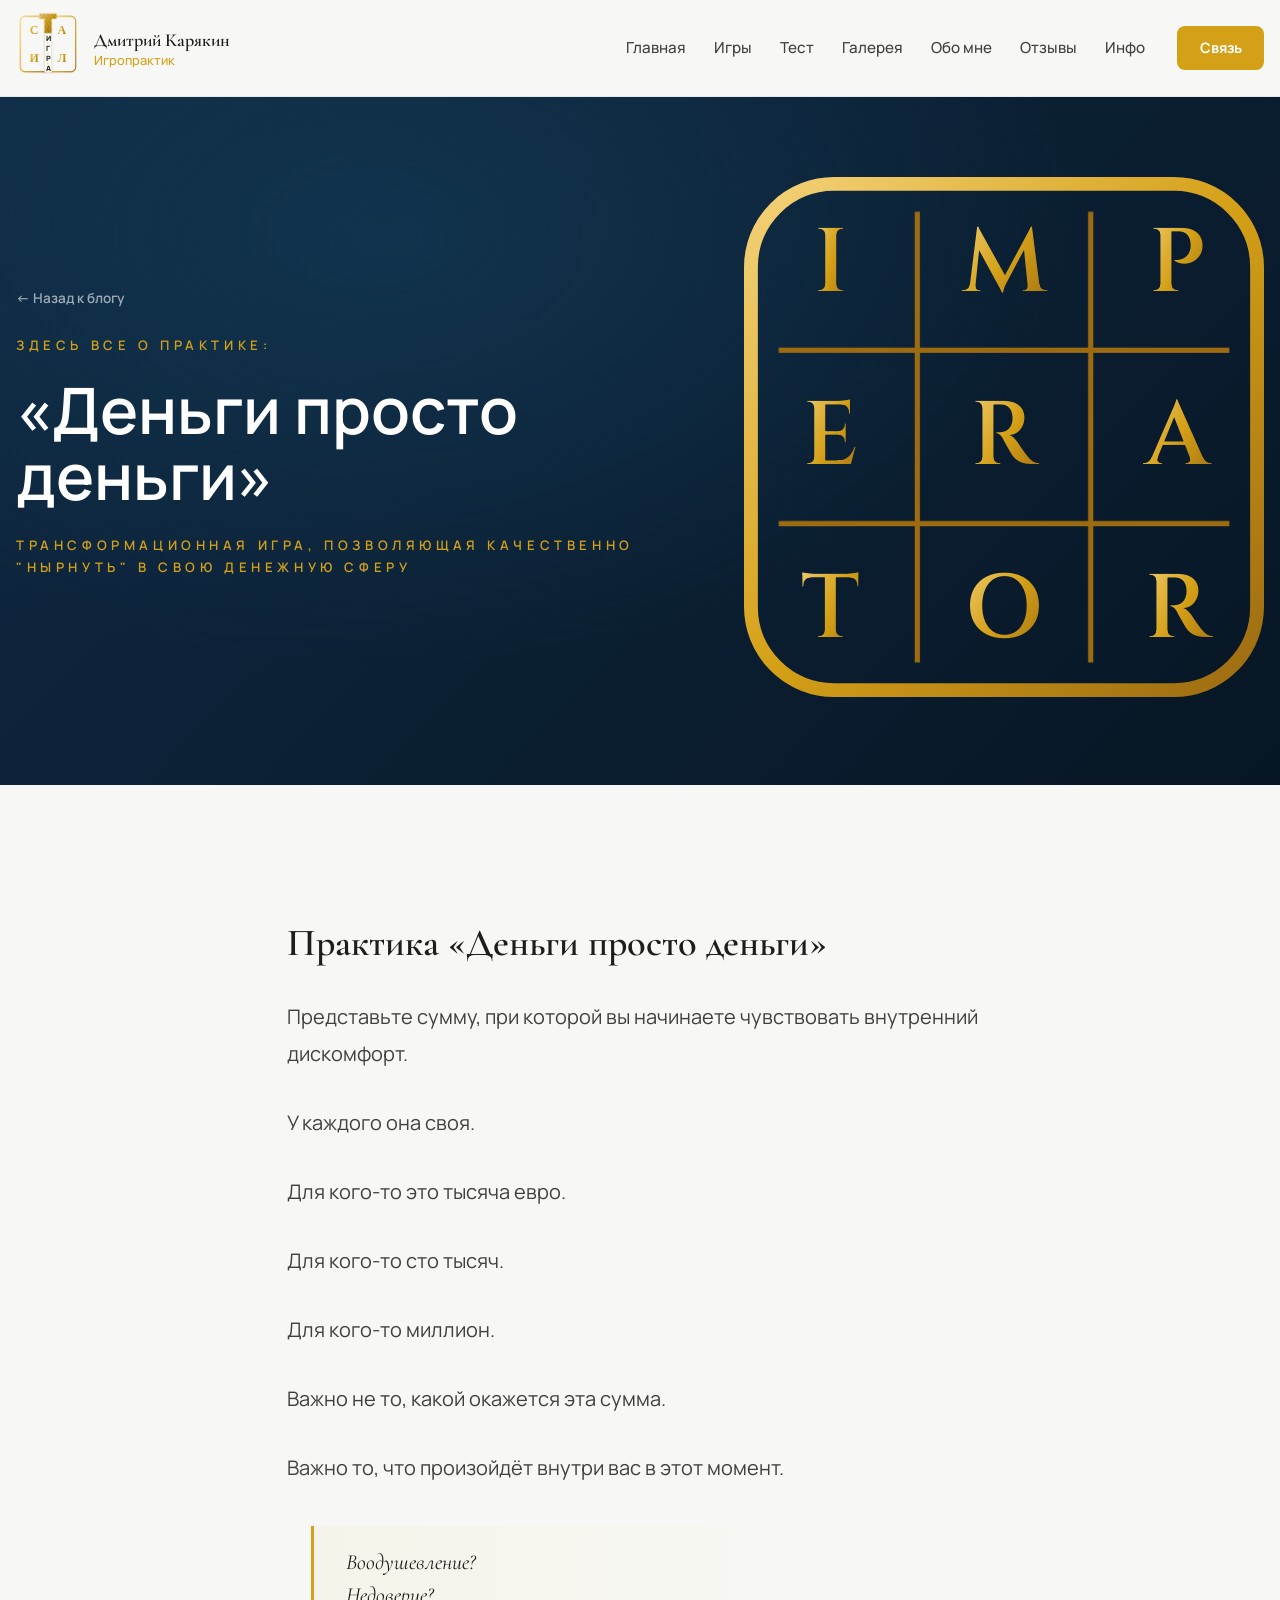
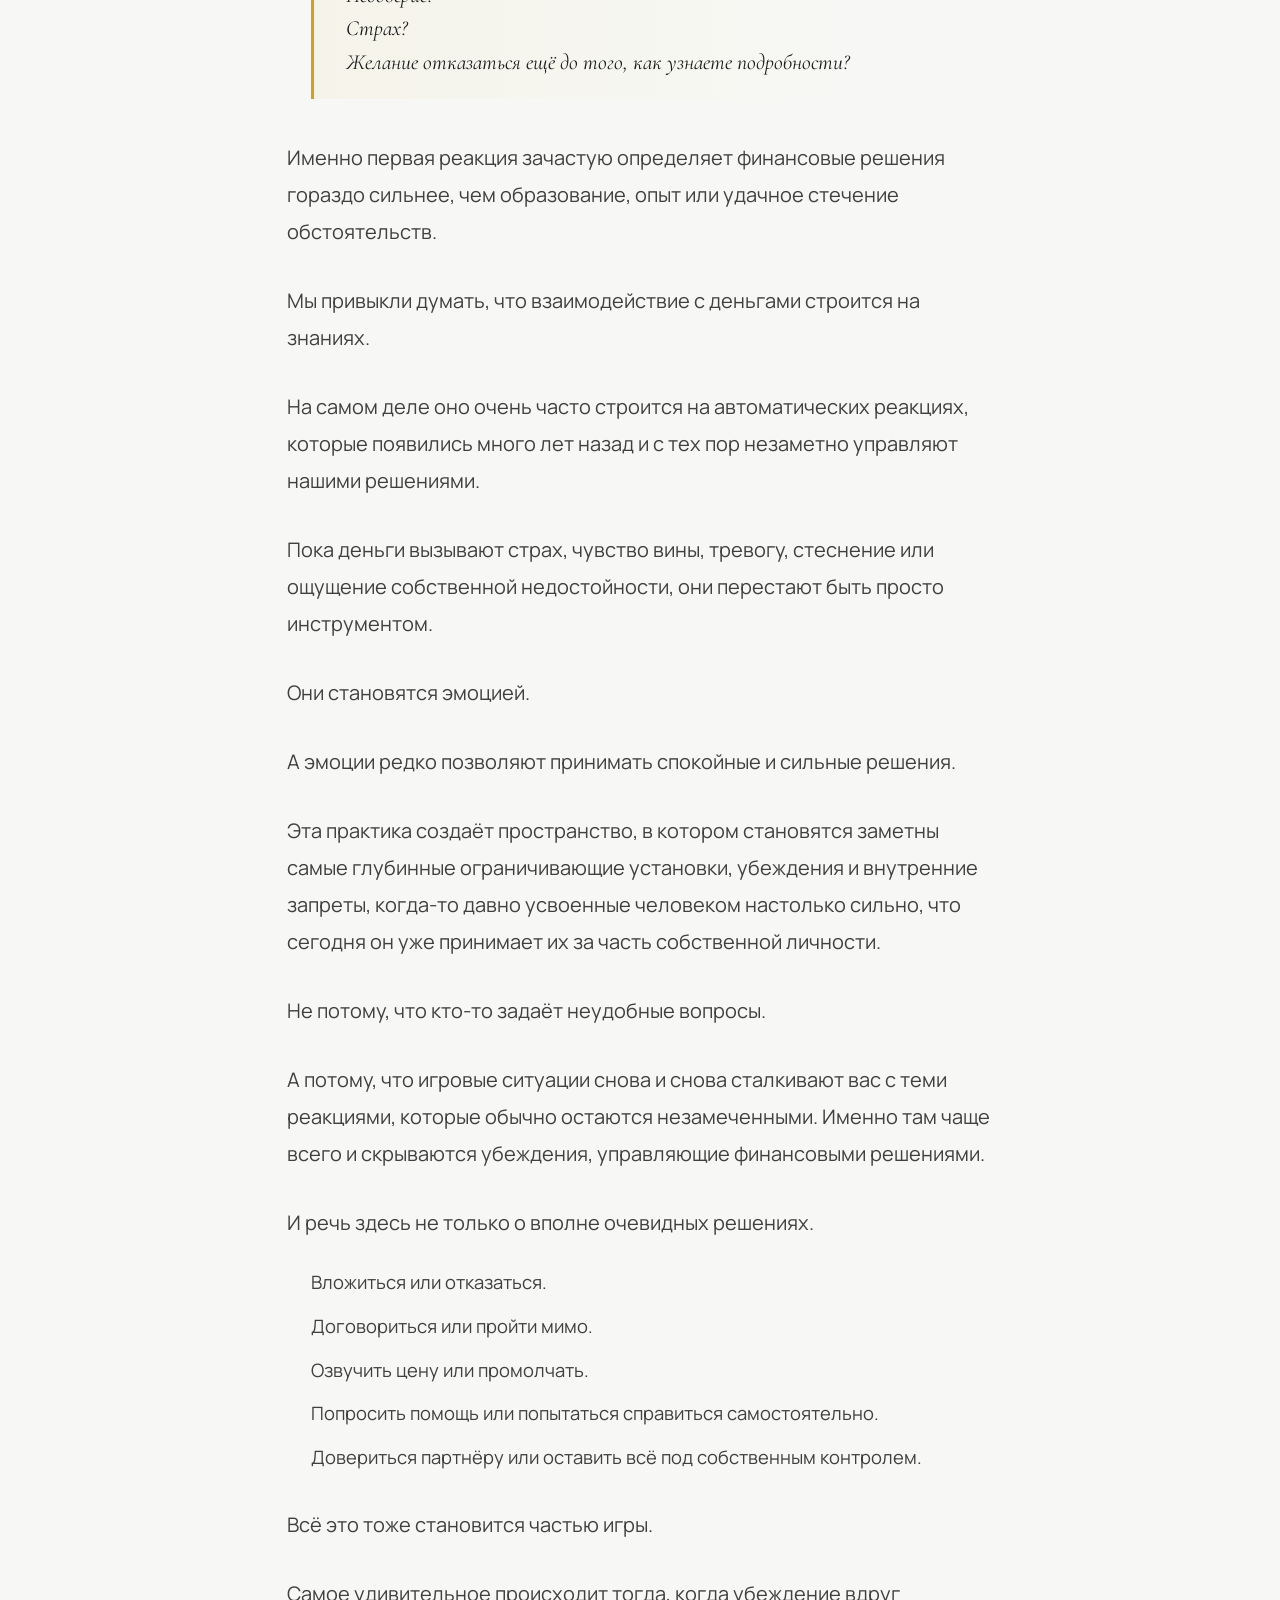
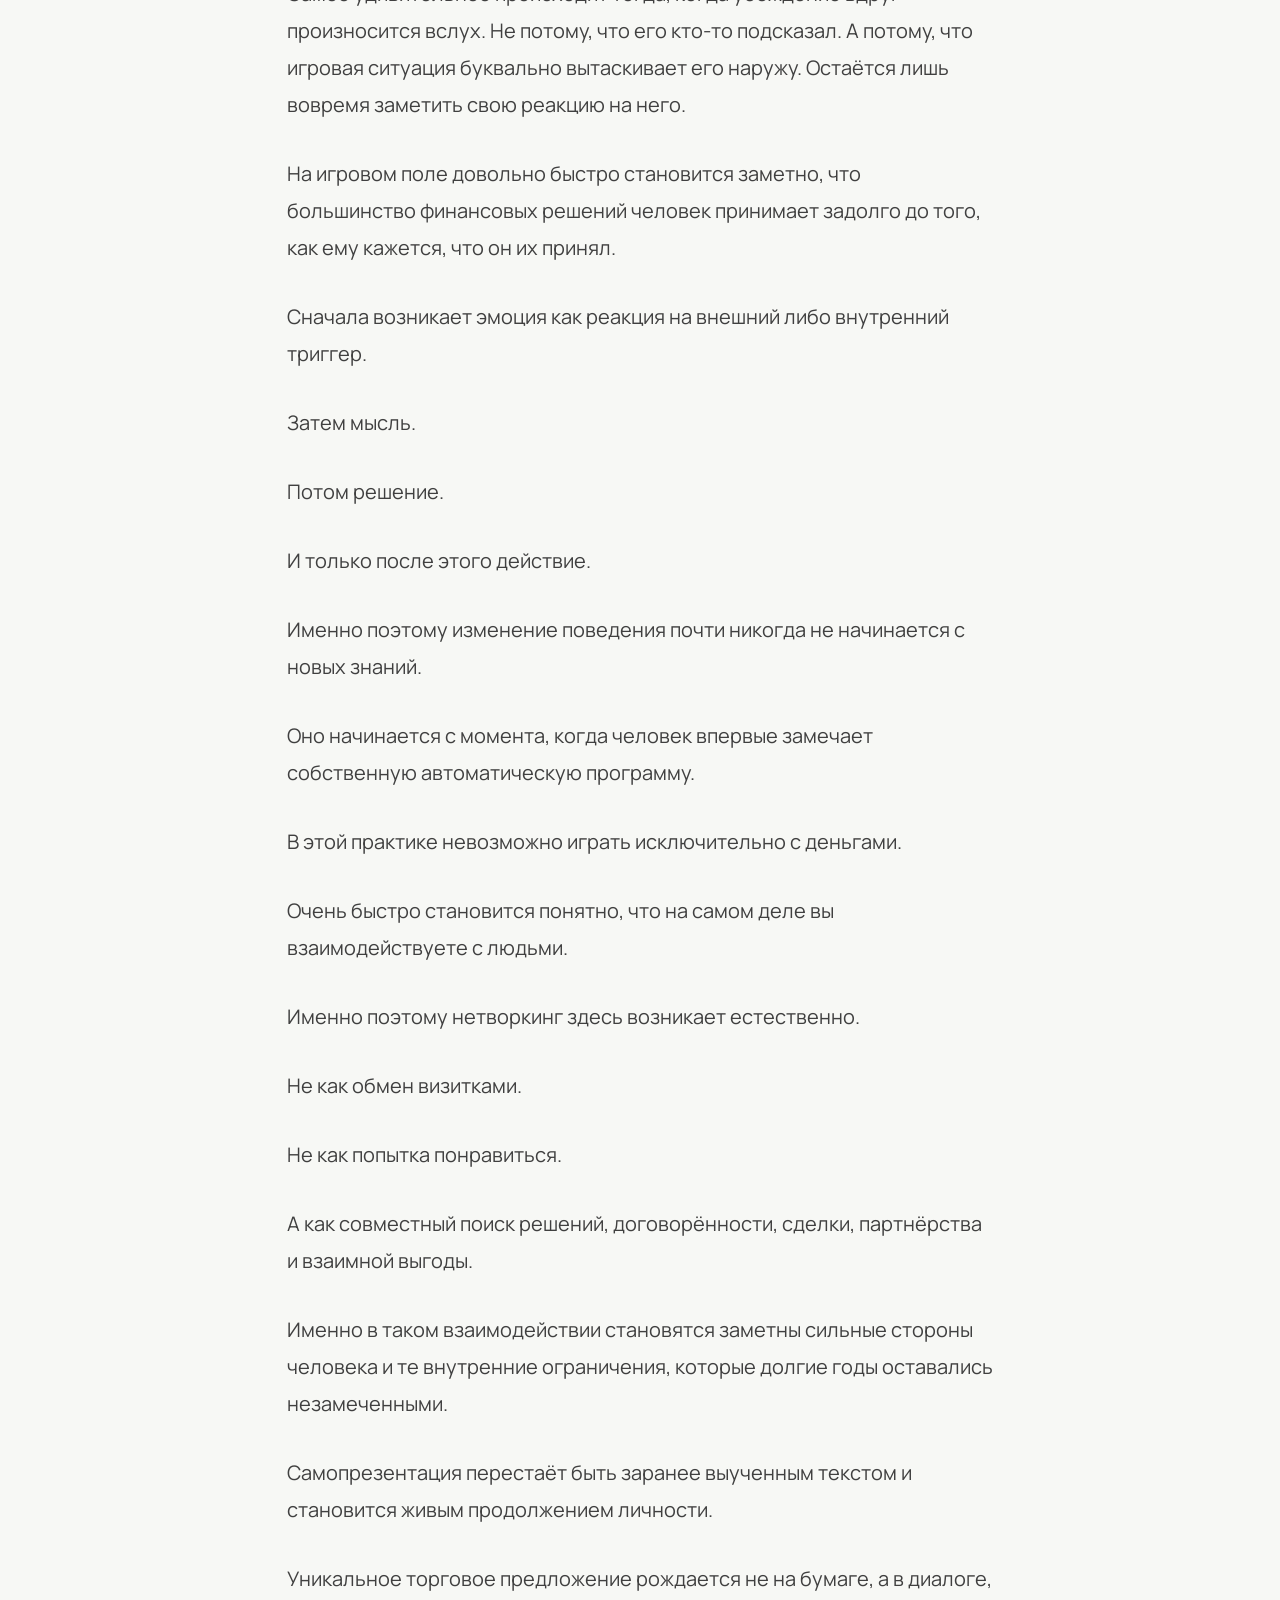
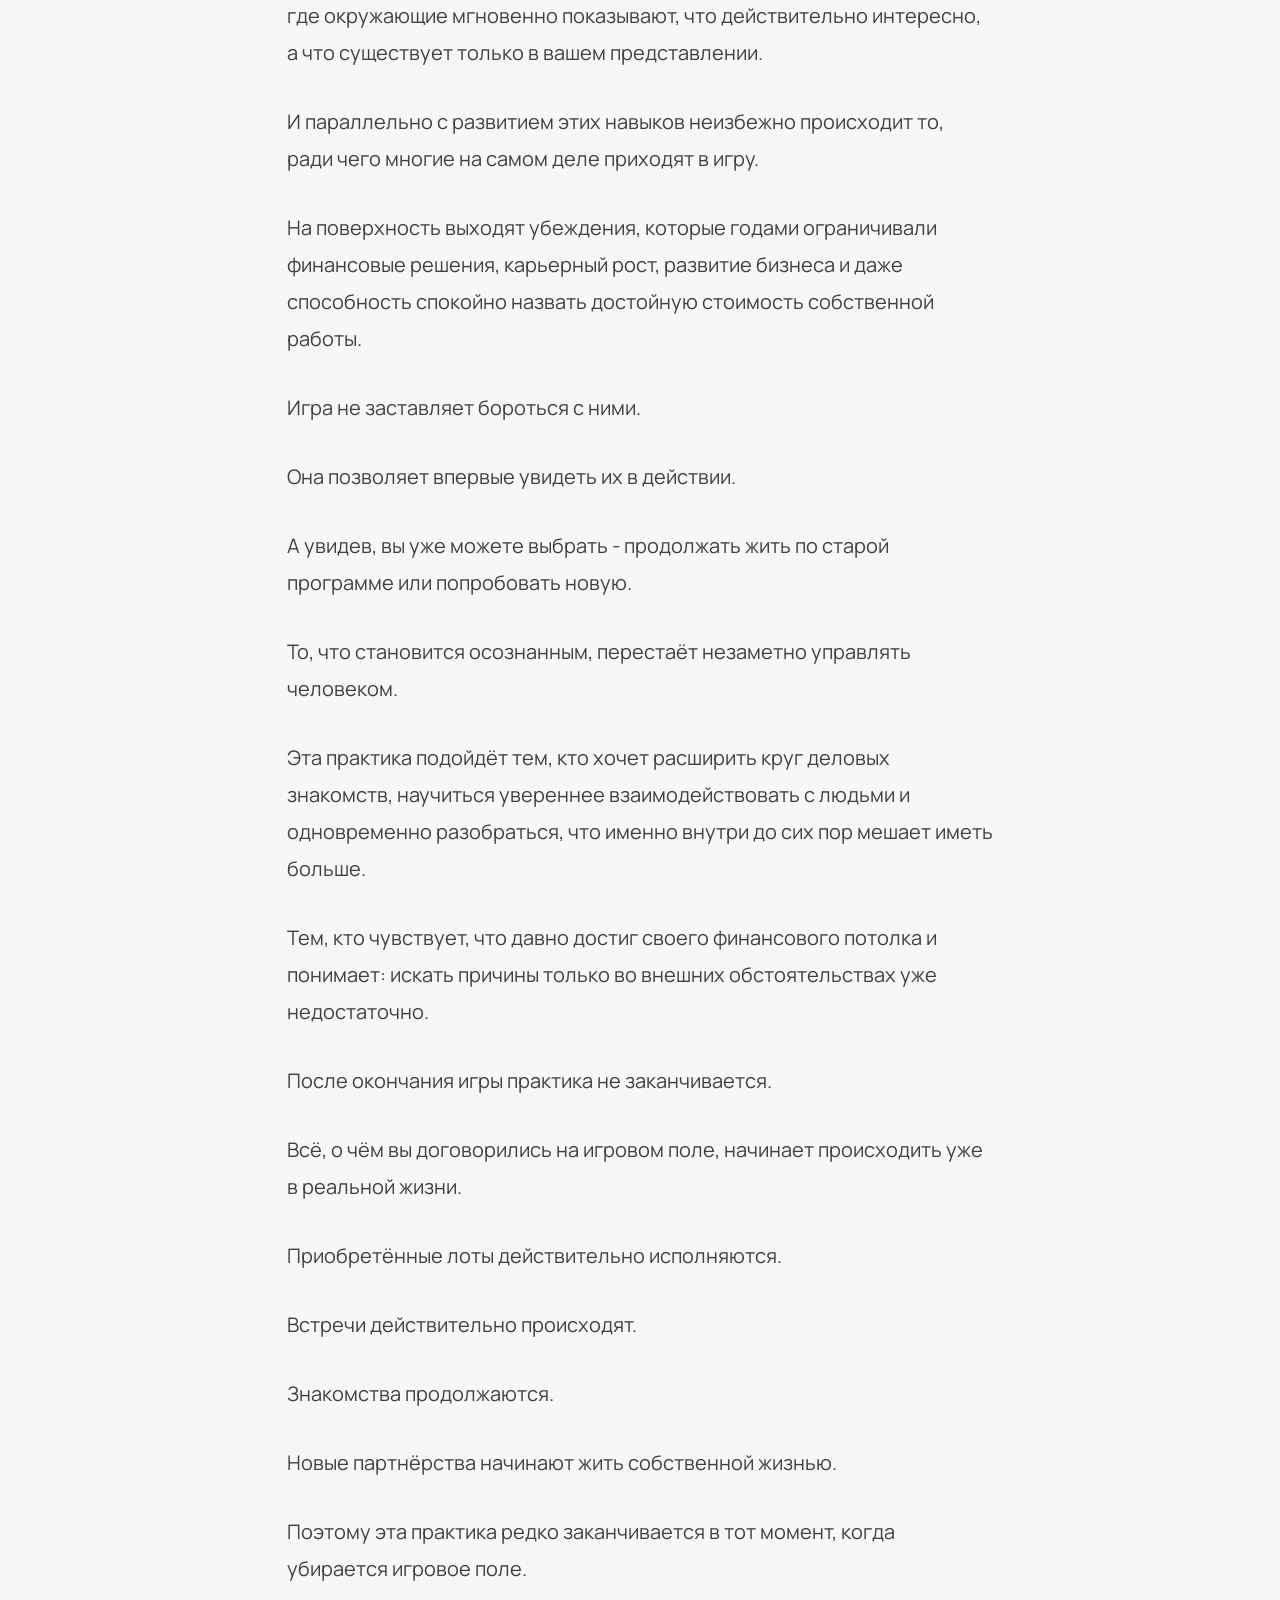
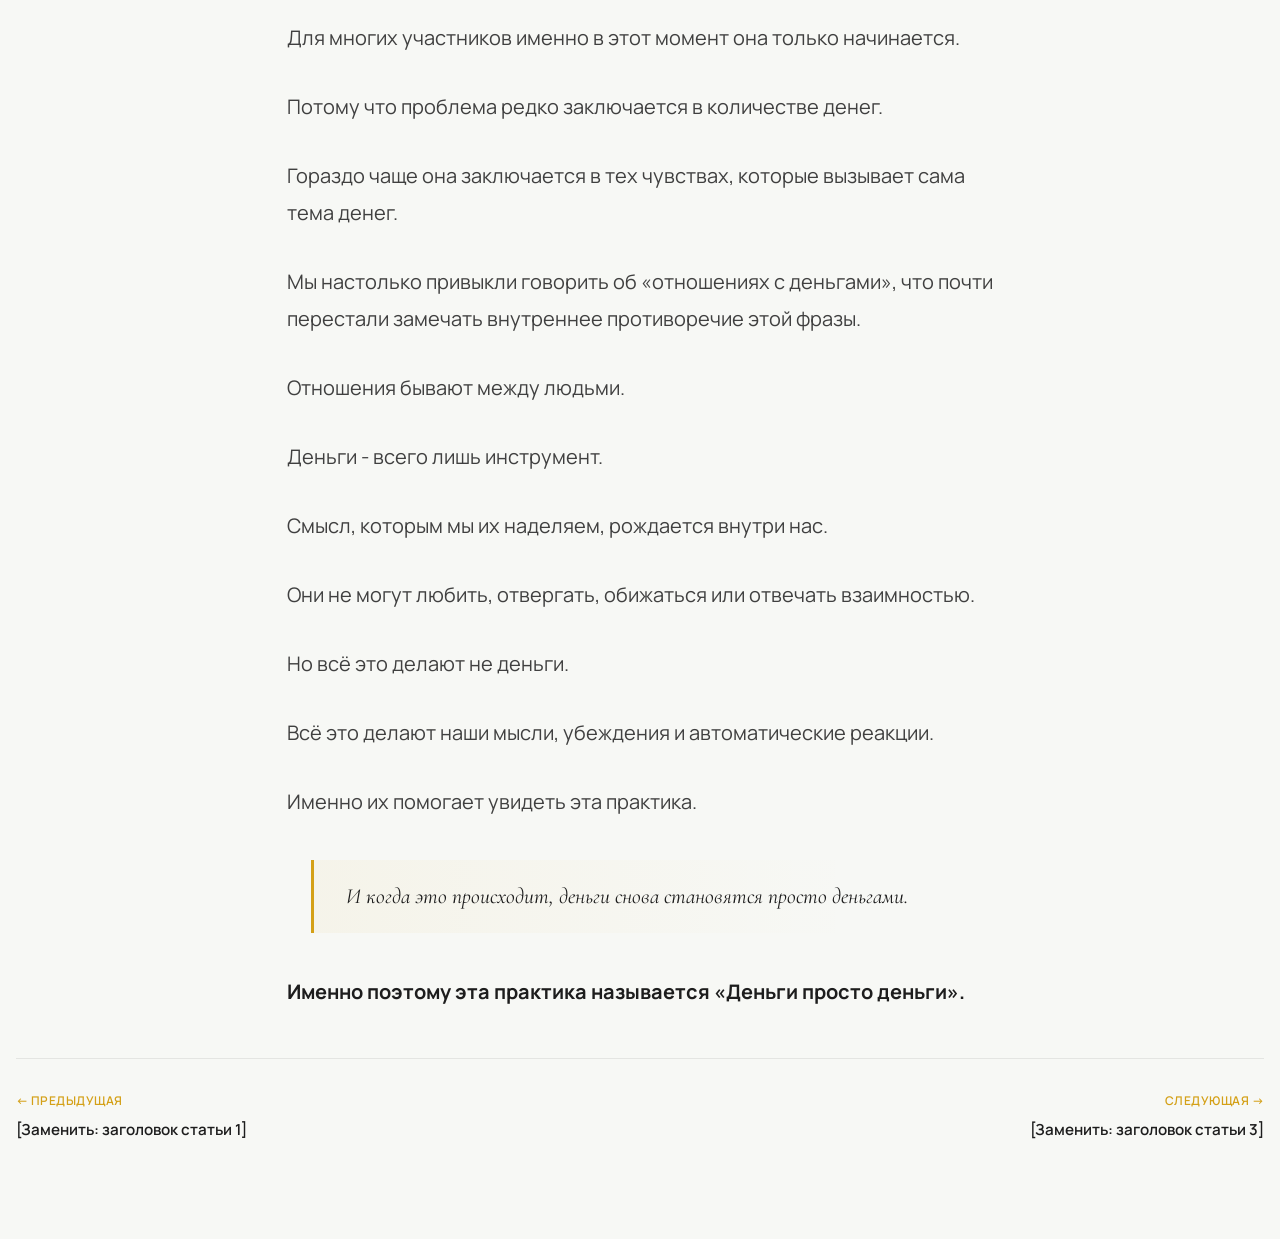
==== blog/dpd.html @ 83266204 "статьи переименование блог добавление трех" ====
<!DOCTYPE html>
<html lang="ru">

<head>

    <meta charset="UTF-8">

    <meta name="viewport"
          content="width=device-width, initial-scale=1.0">

    <meta name="color-scheme" content="light">

    <title>«Деньги просто деньги» | Дмитрий Карякин</title>

    <link rel="icon" type="image/svg+xml" href="../assets/icons/favicon.svg">

    <link rel="preconnect"
          href="https://fonts.googleapis.com">

    <link rel="preconnect"
          href="https://fonts.gstatic.com"
          crossorigin>

    <link href="https://fonts.googleapis.com/css2?family=Cinzel:wght@600&family=Cormorant+Garamond:wght@500;600;700&family=Manrope:wght@300;400;500;600;700;800&display=swap"
          rel="stylesheet">

    <link rel="stylesheet" href="../src/css/base/reset.css">
    <link rel="stylesheet" href="../src/css/base/tokens.css">
    <link rel="stylesheet" href="../src/css/base/typography.css">
    <link rel="stylesheet" href="../src/css/layout/layout.css">
    <link rel="stylesheet" href="../src/css/components/header.css">
    <link rel="stylesheet" href="../src/css/components/logo.css">
    <link rel="stylesheet" href="../src/css/components/logo-sila.css">
    <link rel="stylesheet" href="../src/css/pages/post.css">
    <link rel="stylesheet" href="../src/css/utilities/utilities.css">

</head>

<body>

    <site-header></site-header>

    <main>

        <section class="post-hero">

            <div class="container post-hero-grid">

                <div class="post-hero-text">

                    <a class="post-hero-back" href="../index.html#blog">← Назад к блогу</a>

                    <span class="post-hero-eyebrow">Здесь все о практике:</span>

                    <h1 class="post-hero-title">«Деньги просто деньги»</h1>

                    <span class="post-hero-eyebrow">Трансформационная игра, позволяющая качественно "нырнуть" в свою денежную сферу</span>

                </div>

                <div class="post-hero-logo" data-photo="../assets/images/dpd.jpg">

                    <site-logo></site-logo>

                </div>

            </div>

        </section>

        <section class="post">

            <div class="container">

                <div class="post-stub">
                    <section class="practice-description">

  <h2>Практика «Деньги просто деньги»</h2>

  <p>
    Представьте сумму, при которой вы начинаете чувствовать внутренний дискомфорт.
  </p>

  <p>
    У каждого она своя.
  </p>

  <p>Для кого-то это тысяча евро.</p>

  <p>Для кого-то сто тысяч.</p>

  <p>Для кого-то миллион.</p>

  <p>
    Важно не то, какой окажется эта сумма.
  </p>

  <p>
    Важно то, что произойдёт внутри вас в этот момент.
  </p>

  <blockquote>
    Воодушевление?<br>
    Недоверие?<br>
    Страх?<br>
    Желание отказаться ещё до того, как узнаете подробности?
  </blockquote>

  <p>
    Именно первая реакция зачастую определяет финансовые решения гораздо сильнее, чем образование, опыт или удачное стечение обстоятельств.
  </p>

  <p>
    Мы привыкли думать, что взаимодействие с деньгами строится на знаниях.
  </p>

  <p>
    На самом деле оно очень часто строится на автоматических реакциях, которые появились много лет назад и с тех пор незаметно управляют нашими решениями.
  </p>

  <p>
    Пока деньги вызывают страх, чувство вины, тревогу, стеснение или ощущение собственной недостойности, они перестают быть просто инструментом.
  </p>

  <p>
    Они становятся эмоцией.
  </p>

  <p>
    А эмоции редко позволяют принимать спокойные и сильные решения.
  </p>

  <p>
    Эта практика создаёт пространство, в котором становятся заметны самые глубинные ограничивающие установки, убеждения и внутренние запреты, когда-то давно усвоенные человеком настолько сильно, что сегодня он уже принимает их за часть собственной личности.
  </p>

  <p>
    Не потому, что кто-то задаёт неудобные вопросы.
  </p>

  <p>
    А потому, что игровые ситуации снова и снова сталкивают вас с теми реакциями, которые обычно остаются незамеченными. Именно там чаще всего и скрываются убеждения, управляющие финансовыми решениями.
  </p>

  <p>
    И речь здесь не только о вполне очевидных решениях.
  </p>

  <ul>
    <li>Вложиться или отказаться.</li>
    <li>Договориться или пройти мимо.</li>
    <li>Озвучить цену или промолчать.</li>
    <li>Попросить помощь или попытаться справиться самостоятельно.</li>
    <li>Довериться партнёру или оставить всё под собственным контролем.</li>
  </ul>

  <p>
    Всё это тоже становится частью игры.
  </p>

  <p>
    Самое удивительное происходит тогда, когда убеждение вдруг произносится вслух. Не потому, что его кто-то подсказал. А потому, что игровая ситуация буквально вытаскивает его наружу. Остаётся лишь вовремя заметить свою реакцию на него.
  </p>

  <p>
    На игровом поле довольно быстро становится заметно, что большинство финансовых решений человек принимает задолго до того, как ему кажется, что он их принял.
  </p>

  <p>Сначала возникает эмоция как реакция на внешний либо внутренний триггер.</p>

  <p>Затем мысль.</p>

  <p>Потом решение.</p>

  <p>И только после этого действие.</p>

  <p>
    Именно поэтому изменение поведения почти никогда не начинается с новых знаний.
  </p>

  <p>
    Оно начинается с момента, когда человек впервые замечает собственную автоматическую программу.
  </p>

  <p>
    В этой практике невозможно играть исключительно с деньгами.
  </p>

  <p>
    Очень быстро становится понятно, что на самом деле вы взаимодействуете с людьми.
  </p>

  <p>
    Именно поэтому нетворкинг здесь возникает естественно.
  </p>

  <p>Не как обмен визитками.</p>

  <p>Не как попытка понравиться.</p>

  <p>
    А как совместный поиск решений, договорённости, сделки, партнёрства и взаимной выгоды.
  </p>

  <p>
    Именно в таком взаимодействии становятся заметны сильные стороны человека и те внутренние ограничения, которые долгие годы оставались незамеченными.
  </p>

  <p>
    Самопрезентация перестаёт быть заранее выученным текстом и становится живым продолжением личности.
  </p>

  <p>
    Уникальное торговое предложение рождается не на бумаге, а в диалоге, где окружающие мгновенно показывают, что действительно интересно, а что существует только в вашем представлении.
  </p>

  <p>
    И параллельно с развитием этих навыков неизбежно происходит то, ради чего многие на самом деле приходят в игру.
  </p>

  <p>
    На поверхность выходят убеждения, которые годами ограничивали финансовые решения, карьерный рост, развитие бизнеса и даже способность спокойно назвать достойную стоимость собственной работы.
  </p>

  <p>Игра не заставляет бороться с ними.</p>

  <p>Она позволяет впервые увидеть их в действии.</p>

  <p>
    А увидев, вы уже можете выбрать - продолжать жить по старой программе или попробовать новую.
  </p>

  <p>
    То, что становится осознанным, перестаёт незаметно управлять человеком.
  </p>

  <p>
    Эта практика подойдёт тем, кто хочет расширить круг деловых знакомств, научиться увереннее взаимодействовать с людьми и одновременно разобраться, что именно внутри до сих пор мешает иметь больше.
  </p>

  <p>
    Тем, кто чувствует, что давно достиг своего финансового потолка и понимает: искать причины только во внешних обстоятельствах уже недостаточно.
  </p>

  <p>
    После окончания игры практика не заканчивается.
  </p>

  <p>
    Всё, о чём вы договорились на игровом поле, начинает происходить уже в реальной жизни.
  </p>

  <p>Приобретённые лоты действительно исполняются.</p>

  <p>Встречи действительно происходят.</p>

  <p>Знакомства продолжаются.</p>

  <p>Новые партнёрства начинают жить собственной жизнью.</p>

  <p>
    Поэтому эта практика редко заканчивается в тот момент, когда убирается игровое поле.
  </p>

  <p>
    Для многих участников именно в этот момент она только начинается.
  </p>

  <p>
    Потому что проблема редко заключается в количестве денег.
  </p>

  <p>
    Гораздо чаще она заключается в тех чувствах, которые вызывает сама тема денег.
  </p>

  <p>
    Мы настолько привыкли говорить об «отношениях с деньгами», что почти перестали замечать внутреннее противоречие этой фразы.
  </p>

  <p>Отношения бывают между людьми.</p>

  <p>Деньги - всего лишь инструмент.</p>

  <p>Смысл, которым мы их наделяем, рождается внутри нас.</p>

  <p>Они не могут любить, отвергать, обижаться или отвечать взаимностью.</p>

  <p>Но всё это делают не деньги.</p>

  <p>Всё это делают наши мысли, убеждения и автоматические реакции.</p>

  <p>
    Именно их помогает увидеть эта практика.
  </p>

  <blockquote>
    И когда это происходит, деньги снова становятся просто деньгами.
  </blockquote>

  <p>
    <strong>Именно поэтому эта практика называется «Деньги просто деньги».</strong>
  </p>

</section>
                </div>

                <nav class="post-nav" id="post-nav"></nav>

            </div>

        </section>

    </main>

    <script type="module" src="../src/js/app.js"></script>

    <body data-post-slug="post-2"></body>

</body>

</html>
---- src/css/base/tokens.css ----
:root{

    color-scheme:light;

    /* Colors */

    --color-primary:#143D59;
    --color-secondary:#2D6A73;
    --color-accent:#D4A017;

    --color-bg:#F7F8F5;

    --color-surface:#FFFFFF;

    --color-title:#1D1D1D;

    --color-text:#404040;

    --gold-light:#F4D27A;
    --gold-mid:#D4A017;
    --gold-deep:#9C6B12;

    --logo-bg:#0B1F33;

    /* Radius */

    --radius-sm:.5rem;

    --radius-md:1rem;

    --radius-lg:2rem;

    /* Container */

    --container:1320px;

    /* Shadows */

    --shadow-soft:
        0 12px 40px rgba(0,0,0,.08);

    /* Motion */

    --speed-fast:.25s;

    --speed-normal:.45s;

    --speed-slow:.8s;

}
---- src/css/base/typography.css ----
body{

    font-family:"Manrope",sans-serif;

    color:var(--color-text);

    background:var(--color-bg);

    line-height:1.7;

}

h1{

    font-family:"Cormorant Garamond",serif;

    font-size:clamp(3rem,7vw,5rem);

    font-weight:700;

    line-height:1.05;

    color:var(--color-title);

    max-width:10ch;

}

p{

    font-size:clamp(1rem,2vw,1.25rem);

    max-width:45rem;

    margin-top:2rem;

}

h2{

    font-family:"Cormorant Garamond",serif;

    font-weight:600;

    color:var(--color-title);

}
---- src/css/layout/layout.css ----
.container{

    width:min(100% - 2rem,var(--container));

    margin-inline:auto;

}

@media (max-width:480px){

    .container{

        width:min(100% - 1.5rem,var(--container));

    }

}
---- src/css/components/header.css ----
.site-header{

    position:sticky;

    top:0;

    z-index:100;

    background:var(--color-bg);

    border-bottom:1px solid rgba(0,0,0,.06);

    transition:padding var(--speed-normal) ease;

}

.site-header .container{

    display:flex;

    align-items:center;

    justify-content:space-between;

    padding-block:.75rem;

    transition:padding var(--speed-normal) ease;

}

.site-header.is-scrolled .container{

    padding-block:.4rem;

}

.site-brand{

    display:flex;

    align-items:center;

    gap:.85rem;

}

.brand-text{

    display:flex;

    flex-direction:column;

    line-height:1.25;

}

.brand-name{

    font-family:"Cormorant Garamond",serif;

    font-weight:600;

    font-size:1.15rem;

    color:var(--color-title);

    white-space:nowrap;

}

.brand-subtitle{

    font-family:"Manrope",sans-serif;

    font-weight:500;

    font-size:.8rem;

    color:var(--gold-mid);

    white-space:nowrap;

    overflow:hidden;

    max-height:1.2em;

    opacity:1;

    transition:
        opacity var(--speed-normal) ease,
        max-height var(--speed-normal) ease;

}

.site-header.is-scrolled .brand-subtitle{

    opacity:0;

    max-height:0;

}

.nav{

    display:flex;

    align-items:center;

    gap:2rem;

}

.nav-list{

    position:relative;

    display:flex;

    gap:1.75rem;

}

.nav-link{

    font-family:"Manrope",sans-serif;

    font-size:.95rem;

    font-weight:500;

    color:var(--color-text);

    transition:color var(--speed-fast) ease;

}

.nav-link:hover{

    color:var(--color-primary);

}

.nav-cta{

    font-family:"Manrope",sans-serif;

    font-size:.9rem;

    font-weight:700;

    color:#FFFFFF;

    background:var(--color-accent);

    padding:.6rem 1.4rem;

    border-radius:var(--radius-sm);

    transition:opacity var(--speed-fast) ease;

}

.nav-cta:hover{

    opacity:.85;

}

.nav-toggle{

    display:none;

    flex-direction:column;

    gap:5px;

    background:none;

    border:none;

    cursor:pointer;

    padding:.5rem;

}

.nav-toggle span{

    width:24px;

    height:2px;

    background:var(--color-title);

    transition:transform var(--speed-fast) ease,opacity var(--speed-fast) ease;

}

@media (max-width:768px){


    .brand-name{

        font-size:1rem;

    }
    
    .nav-toggle{

        display:flex;

    }

    .nav{

        position:fixed;

        top:0;

        left:0;

        right:0;

        bottom:0;

        background:var(--color-bg);

        flex-direction:column;

        justify-content:center;

        gap:2.5rem;

        opacity:0;

        pointer-events:none;

        transform:translateY(-8px);

        transition:
            opacity var(--speed-normal) ease,
            transform var(--speed-normal) ease;

    }

    .nav.is-open{

        opacity:1;

        pointer-events:auto;

        transform:translateY(0);

    }

    .nav-list{

        flex-direction:column;

        align-items:center;

        gap:2rem;

    }

    .nav-link{

        position:relative;

        font-size:1.4rem;

    }

    .nav-link.is-active::before{

        content:"";

        position:absolute;

        left:-28px;

        top:50%;

        transform:translateY(-50%);

        width:8px;

        height:8px;

        border-radius:50%;

        background:var(--gold-mid);

        box-shadow:0 0 10px rgba(212,160,23,.8);

    }

    body.nav-open{

        overflow:hidden;

    }

    .nav-thread{

        display:none;

    }

}

.nav-link.is-active{

    background:linear-gradient(135deg,var(--gold-light),var(--gold-mid) 60%,var(--gold-deep));

    -webkit-background-clip:text;

    background-clip:text;

    color:transparent;

    font-weight:700;

}

.nav-thread{

    position:absolute;

    bottom:-8px;

    left:0;

    height:2px;

    width:0;

    background:linear-gradient(90deg,var(--gold-light),var(--gold-mid),var(--gold-deep));

    border-radius:2px;

    opacity:0;

    transition:

        left .4s cubic-bezier(.34,1.2,.64,1),

        width .4s cubic-bezier(.34,1.2,.64,1),

        opacity .25s ease;

    pointer-events:none;

}

.nav-thread::after{

    content:"";

    position:absolute;

    right:-3px;

    top:50%;

    transform:translateY(-50%);

    width:7px;

    height:7px;

    border-radius:50%;

    background:var(--gold-mid);

    box-shadow:0 0 8px rgba(212,160,23,.75);

}
---- src/css/components/logo.css ----
.logo-cube{

    display:inline-flex;

    width:64px;

    height:64px;

    transition:width var(--speed-normal) ease,height var(--speed-normal) ease;

}

.logo-svg{

    width:100%;

    height:100%;

    overflow:visible;

}

.logo-frame-outer{

    fill:none;

    stroke:url(#goldGradient);

    stroke-width:8;

    transform-box:fill-box;

    transform-origin:50% 50%;

    opacity:0;

    transform:scale(.3);

    animation:frameGrow .5s ease-out .3s forwards;

}

.logo-grid-line{

    stroke:var(--gold-deep);

    stroke-width:3;

    opacity:0;

    animation:lineFade .3s ease-out .55s forwards;

    transition:opacity .3s ease;

}

.logo-point{

    fill:url(#goldGradient);

    transform-box:fill-box;

    transform-origin:50% 50%;

    opacity:0;

    animation:pointPulse .6s ease-out forwards;

}

.logo-letter{

    font-family:"Cinzel",serif;

    font-weight:600;

    font-size:52px;

    fill:url(#goldGradient);

    text-anchor:middle;

    dominant-baseline:central;

    transform-box:fill-box;

    transform-origin:50% 50%;

    opacity:0;

    animation:letterAppear .4s cubic-bezier(.34,1.56,.64,1) var(--delay,0s) forwards;

    transition:
        opacity .4s ease,
        transform .4s cubic-bezier(.34,1.56,.64,1);    

}

.logo-word{

    font-family:"Manrope",sans-serif;

    font-weight:800;

    font-size:100px;

    fill:#FFFFFF;

    text-anchor:middle;

    dominant-baseline:central;

    opacity:0;

    transform-box:fill-box;

    transform-origin:50% 50%;

    transform:scale(.6);

    filter:drop-shadow(0 0 14px rgba(212,160,23,.85));

    transition:
        opacity .4s ease,
        transform .4s cubic-bezier(.34,1.56,.64,1);

}

@keyframes frameGrow{

    from{opacity:0;transform:scale(.3);}

    to{opacity:1;transform:scale(1);}

}

@keyframes lineFade{

    from{opacity:0;}

    to{opacity:1;}

}

@keyframes pointPulse{

    0%{opacity:0;transform:scale(0);}

    40%{opacity:1;transform:scale(1);}

    100%{opacity:0;transform:scale(1.4);}

}

@keyframes letterAppear{

    from{opacity:0;transform:scale(.3);}

    to{opacity:1;transform:scale(1);}

}

@keyframes hoverPointPulse{

    0%{opacity:0;transform:scale(.3);}

    35%{opacity:1;transform:scale(1);}

    70%{opacity:1;transform:scale(1);}

    100%{opacity:0;transform:scale(1.3);}

}

/* Фиксируем финальное состояние после загрузочной анимации,

   иначе она блокирует CSS-переходы при hover */

.logo-cube.logo-ready .logo-frame-outer{

    animation:none;

    opacity:.6;

    transform:scale(1);

}

.logo-cube.logo-ready .logo-grid-line{

    animation:none;

    opacity:1;

}

.logo-cube.logo-ready .logo-point{

    animation:none;

    opacity:0;

}

.logo-cube.logo-ready .logo-letter{

    animation:none;

    opacity:1;

    transform:scale(1);

}

.logo-cube:hover .logo-grid-line{

    opacity:.04;

}

.logo-cube:hover .logo-letter{

    opacity:0;

    transform:translate(var(--tx),var(--ty)) scale(.2);

}

.logo-cube:hover .logo-point{

    animation:hoverPointPulse .6s ease-out .3s both;

}

.logo-cube:hover .logo-word{

    opacity:1;

    transform:scale(1);

}

.site-header.is-scrolled .logo-cube{

    width:44px;

    height:44px;

}
/* ---------- Touch-эквивалент hover (управляется JS-классом, не курсором) ---------- */

.logo-cube.is-triggered .logo-grid-line{

    opacity:.04;

}

.logo-cube.is-triggered .logo-letter{

    opacity:0;

    transform:translate(var(--tx),var(--ty)) scale(.2);

}

.logo-cube.is-triggered .logo-point{

    animation:hoverPointPulse .6s ease-out .3s both;

}

.logo-cube.is-triggered .logo-word{

    opacity:1;

    transform:scale(1);

}
---- src/css/components/logo-sila.css ----
/* ---------- Контейнер + 3D-переворот ---------- */
.sila-logo {
  position: relative;
  display: inline-flex;
  width: 64px;
  height: 64px;
  perspective: 900px;
  cursor: pointer;
  transition: width var(--speed-normal) ease, height var(--speed-normal) ease;
}

.sila-flip {
  position: relative;
  width: 100%;
  height: 100%;
  transform-style: preserve-3d;
  transition: transform .85s cubic-bezier(.4, .15, .2, 1);
}

.sila-logo:hover .sila-flip,
.sila-logo.is-flipped .sila-flip {
  transform: rotateY(180deg);
}

.sila-face {
  position: absolute;
  inset: 0;
  backface-visibility: hidden;
  -webkit-backface-visibility: hidden;
}

.sila-face-back {
  transform: rotateY(180deg);
}

.sila-svg {
  width: 100%;
  height: 100%;
  overflow: visible;
}

/* ================================================================
   ЛИЦЕВАЯ СТОРОНА — анимация по фазам
   ================================================================ */

/* ---------- Фаза 1: квадрат + сетка + СИЛА ---------- */
.sila-phase-1 .sila-frame {
  fill: none;
  stroke: url(#silaGold);
  stroke-width: 5;
  opacity: 0;
  transform-box: fill-box;
  transform-origin: 50% 50%;
  transform: scale(0.8);
  animation: silaFrameIn .6s ease-out forwards, silaFrameOut .3s ease-in 1.5s forwards;
}

.sila-phase-1 .sila-grid-line {
  stroke: var(--gold-mid);
  stroke-width: 2.5;
  opacity: 0;
  animation: silaLineIn .4s ease-out .3s forwards;
}

.sila-phase-1 .sila-letter {
  font-family: "Cinzel", serif;
  font-weight: 600;
  font-size: 56px;
  fill: url(#silaGold);
  text-anchor: middle;
  dominant-baseline: central;
  transform-box: fill-box;
  transform-origin: 50% 50%;
  opacity: 0;
  transform: scale(0);
  animation: silaLetterBreath .6s cubic-bezier(.34, 1.4, .64, 1) var(--delay, 0s) forwards;
}

/* ---------- Фаза 2: прямоугольники + Т + подложка + ИГРА ---------- */
.sila-phase-2 {
  opacity: 0;
  animation: silaPhase2In .5s ease-out 1.6s forwards;
}

.sila-phase-2 .sila-rect-left,
.sila-phase-2 .sila-rect-right {
  fill: none;
  stroke: url(#silaGold);
  stroke-width: 5;
  opacity: 0;
  transform-box: fill-box;
  transform-origin: 50% 50%;
  animation: silaRectSlide .6s cubic-bezier(.34, 1.3, .64, 1) 1.8s forwards;
}

.sila-phase-2 .sila-rect-left {
  transform: translateX(30px) scale(0.9);
}

.sila-phase-2 .sila-rect-right {
  transform: translateX(-30px) scale(0.9);
}

.sila-phase-2 .sila-t-group {
  opacity: 0;
  transform-box: fill-box;
  transform-origin: 50% 0%;
  transform: scale(0);
  animation: silaTIn .7s cubic-bezier(.34, 1.3, .64, 1) 2.0s forwards;
}

.sila-phase-2 .sila-t-shape {
  fill: url(#silaGold);
  stroke: var(--gold-light);
  stroke-width: 2;
}

.sila-phase-2 .sila-t-stripes {
  pointer-events: none;
}

.sila-phase-2 .sila-igra-bg {
  fill: #FFFFFF;
  stroke: var(--gold-mid);
  stroke-width: 1;
  filter: drop-shadow(0 2px 5px rgba(38,34,29,0.10));
  opacity: 0;
  animation: silaIgraBgIn .4s ease-out 2.4s forwards;
}

/* Точки: статичные, без мигания */
.sila-igra-dot {
  fill: var(--gold-mid);
  opacity: 0;
  animation: silaIgraBgIn .3s ease-out 2.5s forwards;
}

.sila-phase-2 .sila-igra-letter {
  font-family: "Manrope", sans-serif;
  font-weight: 800;
  font-size: 34px;
  fill: var(--color-title);
  text-anchor: middle;
  dominant-baseline: central;
  transform-box: fill-box;
  transform-origin: 50% 50%;
  opacity: 0;
  transform: scale(0.4);
  animation: silaIgraIn .55s cubic-bezier(.34, 1.4, .64, 1) var(--delay, 0s) forwards;
}

/* ================================================================
   ОБРАТНАЯ СТОРОНА — статично, без анимации, идентична лицевой
   ================================================================ */
.sila-phase-1-back .sila-frame {
  fill: none;
  stroke: url(#silaGoldBack);
  stroke-width: 5;
  opacity: 1;
}

.sila-phase-1-back .sila-grid-line {
  stroke: var(--gold-mid);
  stroke-width: 2.5;
  opacity: 1;
}

.sila-letter-back {
  font-family: "Cinzel", serif;
  font-weight: 600;
  font-size: 56px;
  fill: url(#silaGoldBack);
  text-anchor: middle;
  dominant-baseline: central;
}

.sila-phase-2-back .sila-rect-left,
.sila-phase-2-back .sila-rect-right {
  fill: none;
  stroke: url(#silaGoldBack);
  stroke-width: 5;
  opacity: 1;
  transform: none;
}

.sila-phase-2-back .sila-t-group {
  opacity: 1;
  transform: none;
}

.sila-phase-2-back .sila-t-shape {
  fill: url(#silaGoldBack);
  stroke: var(--gold-light);
  stroke-width: 2;
}

.sila-phase-2-back .sila-igra-bg {
  fill: #FFFFFF;
  stroke: var(--gold-mid);
  stroke-width: 1;
  filter: drop-shadow(0 2px 5px rgba(38,34,29,0.10));
  opacity: 1;
}

.sila-phase-2-back .sila-igra-dot {
  fill: var(--gold-mid);
  opacity: 1;
}

.sila-igra-back {
  font-family: "Manrope", sans-serif;
  font-weight: 800;
  font-size: 34px;
  fill: var(--color-title);
  text-anchor: middle;
  dominant-baseline: central;
}

/* ================================================================
   Keyframes
   ================================================================ */
@keyframes silaFrameIn {
  to { opacity: 1; transform: scale(1); }
}

@keyframes silaFrameOut {
  to { opacity: 0; }
}

@keyframes silaLineIn {
  to { opacity: 1; }
}

@keyframes silaLetterBreath {
  0%   { opacity: 0; transform: scale(0); }
  50%  { opacity: 1; transform: scale(1.5); }
  100% { opacity: 1; transform: scale(1); }
}

@keyframes silaPhase2In {
  to { opacity: 1; }
}

@keyframes silaRectSlide {
  to { opacity: 1; transform: translateX(0) scale(1); }
}

@keyframes silaTIn {
  to { opacity: 1; transform: scale(1); }
}

@keyframes silaIgraBgIn {
  to { opacity: 1; }
}

@keyframes silaIgraIn {
  from { opacity: 0; transform: scale(0.4); }
  to   { opacity: 1; transform: scale(1); }
}

/* ================================================================
   Фиксация финального состояния после загрузки
   ================================================================ */
.sila-logo.is-ready .sila-phase-1 .sila-frame {
  animation: none;
  opacity: 0;
}

.sila-logo.is-ready .sila-phase-1 .sila-grid-line,
.sila-logo.is-ready .sila-phase-1 .sila-letter {
  animation: none;
  opacity: 1;
  transform: none;
}

.sila-logo.is-ready .sila-phase-2 {
  animation: none;
  opacity: 1;
}

.sila-logo.is-ready .sila-phase-2 .sila-rect-left,
.sila-logo.is-ready .sila-phase-2 .sila-rect-right,
.sila-logo.is-ready .sila-phase-2 .sila-t-group,
.sila-logo.is-ready .sila-phase-2 .sila-igra-bg,
.sila-logo.is-ready .sila-phase-2 .sila-igra-dot,
.sila-logo.is-ready .sila-phase-2 .sila-igra-letter {
  animation: none;
  opacity: 1;
  transform: none;
}

/* ================================================================
   Сжатие при скролле + адаптив
   ================================================================ */
.site-header.is-scrolled .sila-logo {
  width: 44px;
  height: 44px;
}

@media (max-width: 768px) {
  .sila-logo {
    width: 56px;
    height: 56px;
  }
}
---- src/css/pages/post.css ----
/* ---------- Тёмный hero статьи ---------- */

.post-hero{
    position:relative;
    padding-block:5rem;
    background:
        radial-gradient(ellipse at 30% 20%,rgba(20,61,89,.6),transparent 55%),
        linear-gradient(135deg,#0F2A44 0%,var(--logo-bg) 55%,#071624 100%);
    overflow:hidden;
    -webkit-font-smoothing:antialiased;
    -moz-osx-font-smoothing:grayscale;
    text-rendering:optimizeLegibility;
}

.post-hero-grid{
    display:grid;
    grid-template-columns:minmax(380px,1.15fr) minmax(300px,520px);
    gap:5rem;
    align-items:center;
}

.post-hero-back{
    display:inline-block;
    font-family:"Manrope",sans-serif;
    font-size:.85rem;
    font-weight:600;
    color:rgba(255,255,255,.6);
    margin-bottom:1.5rem;
    transition:color var(--speed-fast) ease;
}

.post-hero-back:hover{
    color:var(--gold-mid);
}

.post-hero-eyebrow{
    display:block;
    font-family:"Manrope",sans-serif;
    font-size:.82rem;
    font-weight:600;
    letter-spacing:.35em;
    text-transform:uppercase;
    color:var(--gold-mid);
    margin-bottom:1.25rem;
}

.post-hero-title{
    font-family:"Manrope",sans-serif;
    font-weight:600;
    font-size:clamp(3rem,5vw,5rem);
    line-height:1.04;
    color:#FFFFFF;
    max-width:14ch;
    margin-bottom:1.5rem;
}

.post-hero-date{
    font-family:"Manrope",sans-serif;
    font-size:1.15rem;
    line-height:1.8;
    color:rgba(255,255,255,.65);
    max-width:560px;
}

.post-hero-logo{
    position:relative;
    display:flex;
    align-items:center;
    justify-content:center;
}

/* ===== Логотип — увеличен и защищён от перебивки ===== */
.post-hero-logo .logo-cube,
.post-hero-logo site-logo{
    width:min(520px,100%) !important;
    height:auto !important;
    aspect-ratio:1;
}

/* ===== Фото-ревил: без "золотой точки" ===== */
.post-hero-photo{
    position:absolute;
    top:50%;
    left:50%;
    transform:translate(-50%,-50%) scale(.92);
    width:min(520px,100%);
    aspect-ratio:1;
    border-radius:16%;
    overflow:hidden;
    opacity:0;
    pointer-events:none;
    border:4px solid transparent;
    background:
        linear-gradient(var(--logo-bg),var(--logo-bg)) padding-box,
        linear-gradient(135deg,var(--gold-light),var(--gold-mid) 60%,var(--gold-deep)) border-box;
    box-shadow:0 20px 50px rgba(0,0,0,.35);
    transition:
        opacity .6s ease,
        transform .6s cubic-bezier(.34,1.1,.64,1);
}

.post-hero-photo img{
    width:100%;
    height:100%;
    object-fit:cover;
    display:block;
}

/* При раскрытии: фото мгновенно видно */
.post-hero-logo.is-revealing .post-hero-photo{
    opacity:1;
    transform:translate(-50%,-50%) scale(1);
}

/* ===== УБИРАЕМ "ЗОЛОТУЮ ТОЧКУ" и весь логотип при раскрытии ===== */
.post-hero-logo.is-revealing .logo-point,
.post-hero-logo.is-revealing .logo-letter,
.post-hero-logo.is-revealing .logo-word,
.post-hero-logo.is-revealing .logo-frame-outer,
.post-hero-logo.is-revealing .logo-grid-line{
    opacity:0 !important;
    animation:none !important;
    transition:none !important;
    transform:none !important;
}

/* Дополнительная защита: если hover/is-triggered активен */
.post-hero-logo.is-revealing .logo-cube:hover .logo-point,
.post-hero-logo.is-revealing .logo-cube.is-triggered .logo-point,
.post-hero-logo.is-revealing .logo-cube:hover .logo-letter,
.post-hero-logo.is-revealing .logo-cube.is-triggered .logo-letter,
.post-hero-logo.is-revealing .logo-cube:hover .logo-word,
.post-hero-logo.is-revealing .logo-cube.is-triggered .logo-word{
    animation:none !important;
    opacity:0 !important;
    transform:none !important;
}

@media (max-width:900px){
    .post-hero-grid{
        grid-template-columns:1fr;
        text-align:center;
        gap:3rem;
    }
    .post-hero-back{
        margin-bottom:1.5rem;
    }
    .post-hero-title{
        max-width:none;
        margin-inline:auto;
    }
    .post-hero-date{
        margin-inline:auto;
    }
    .post-hero-logo{
        order:-2;
        width:Min(400px,72vw);
        aspect-ratio:1;
        margin:0 auto 2rem;
    }
    .post-hero-back{
        order:-1;
    }
    .post-hero-logo .logo-cube,
    .post-hero-logo site-logo{
        width:100% !important;
    }
    .post-hero-photo{
        width:100%;
    }
}

/* ---------- Светлая часть — текст статьи ---------- */

.post{
    padding-block:5rem 6rem;
    min-height:40vh;
    -webkit-font-smoothing:antialiased;
    -moz-osx-font-smoothing:grayscale;
}

.post-stub{
    font-family:"Manrope",sans-serif;
    font-size:1.15rem;
    line-height:1.85;
    color:var(--color-text);
    max-width:70ch;
    margin:0 auto;
    padding:0 2rem;
}

.post-stub h2{
    font-family:"Cormorant Garamond",serif;
    font-weight:600;
    font-size:clamp(1.8rem,3.2vw,2.4rem);
    color:var(--color-title);
    margin-top:3.5rem;
    margin-bottom:1.25rem;
    line-height:1.15;
}

.post-stub h3{
    font-family:"Cormorant Garamond",serif;
    font-weight:600;
    font-size:clamp(1.4rem,2.5vw,1.8rem);
    color:var(--color-title);
    margin-top:2.5rem;
    margin-bottom:1rem;
}

.post-stub p{
    margin-bottom:1.5rem;
}

.post-stub ul,
.post-stub ol{
    margin-bottom:1.5rem;
    padding-left:1.5rem;
}

.post-stub li{
    margin-bottom:.6rem;
}

.post-stub blockquote{
    position:relative;
    font-family:"Cormorant Garamond",serif;
    font-style:italic;
    font-size:1.35rem;
    line-height:1.55;
    color:var(--color-title);
    margin:2.5rem 0 2.5rem 1.5rem;
    padding:1.25rem 2rem;
    border-left:3px solid var(--gold-mid);
    background:linear-gradient(90deg,rgba(212,160,23,.05),transparent 80%);
}

.post-stub blockquote p{
    margin:0;
}

.post-stub blockquote cite{
    display:block;
    margin-top:1rem;
    font-family:"Manrope",sans-serif;
    font-style:normal;
    font-size:.8rem;
    font-weight:600;
    letter-spacing:.06em;
    text-transform:uppercase;
    color:var(--gold-mid);
}

.post-stub strong{
    font-weight:700;
    color:var(--color-title);
}

.post-stub hr{
    border:none;
    height:1px;
    background:linear-gradient(90deg,transparent,var(--gold-mid),transparent);
    margin:3rem auto;
    max-width:180px;
    opacity:.35;
}

@media (max-width:640px){
    .post-stub{
        font-size:1.05rem;
        line-height:1.75;
        padding:0 1.25rem;
    }
    .post-stub blockquote{
        font-size:1.15rem;
        margin-left:.75rem;
        padding:1rem 1.25rem;
    }
}

.post-nav{
    display:flex;
    justify-content:space-between;
    gap:1rem;
    margin-top:3rem;
    padding-top:2rem;
    border-top:1px solid rgba(0,0,0,.08);
}

.post-nav-link{
    display:flex;
    flex-direction:column;
    max-width:45%;
    font-family:"Manrope",sans-serif;
}

.post-nav-link.next{
    text-align:right;
    margin-left:auto;
}

.post-nav-label{
    font-size:.75rem;
    font-weight:600;
    text-transform:uppercase;
    letter-spacing:.04em;
    color:var(--gold-mid);
    margin-bottom:.35rem;
}

.post-nav-title{
    font-size:.95rem;
    font-weight:600;
    color:var(--color-title);
    transition:color var(--speed-fast) ease;
}

.post-nav-link:hover .post-nav-title{
    color:var(--gold-mid);
}

@media (max-width:600px){
    .post-nav-link{
        max-width:48%;
    }
    .post-nav-title{
        font-size:.85rem;
    }
}
---- src/css/utilities/utilities.css ----
body{

    overflow-x:hidden;

}
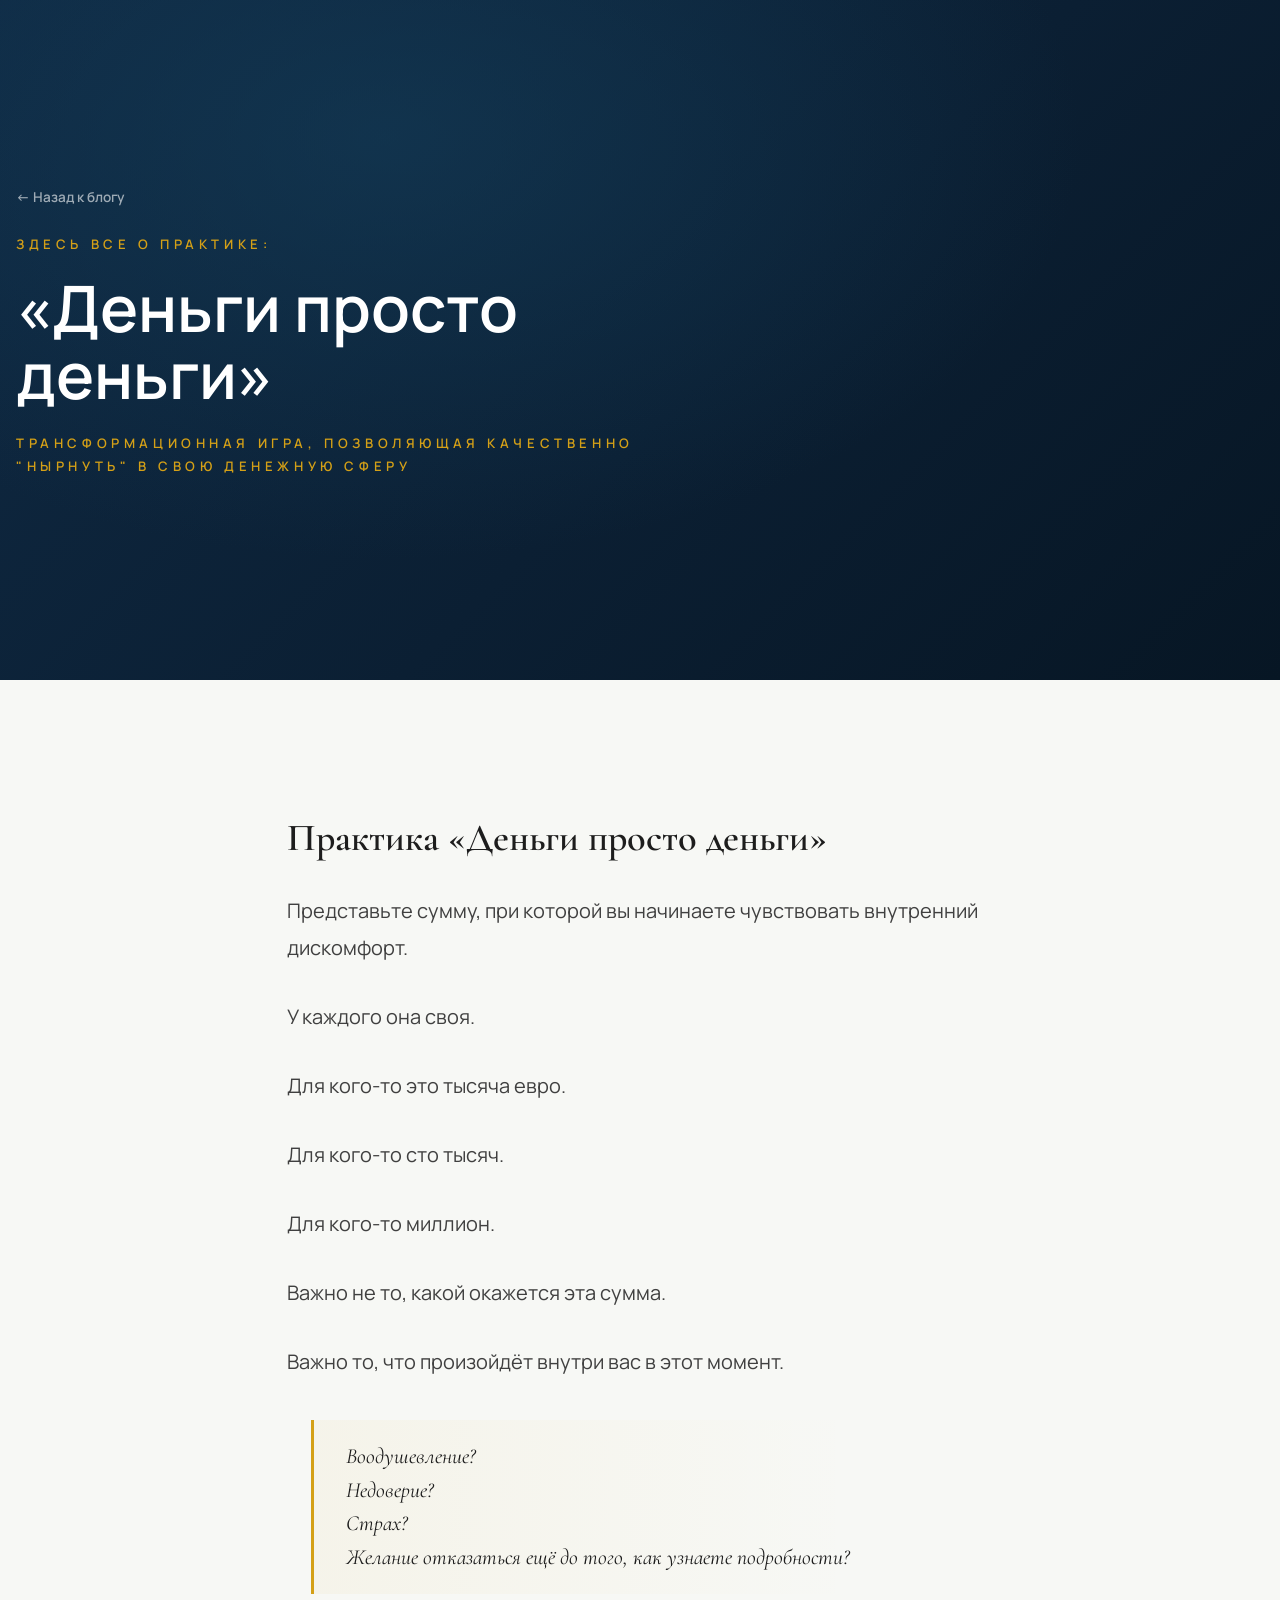
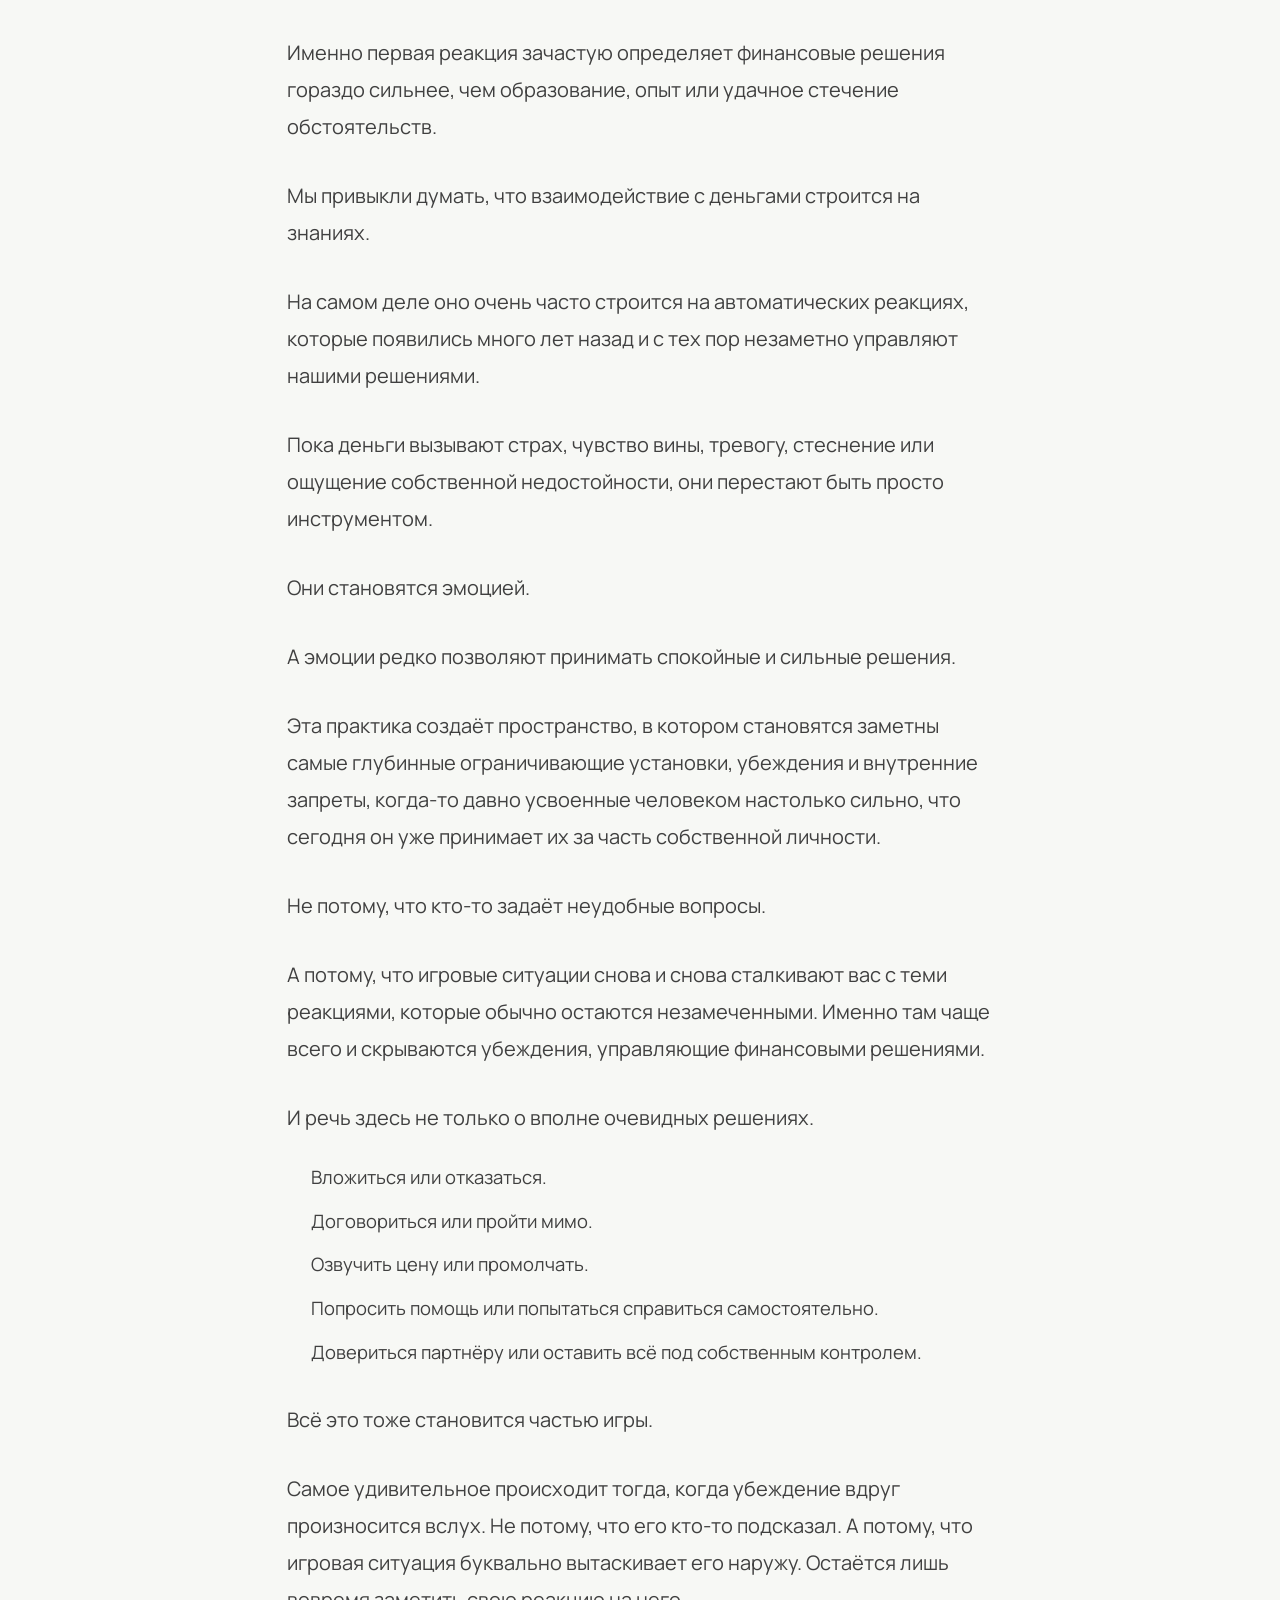
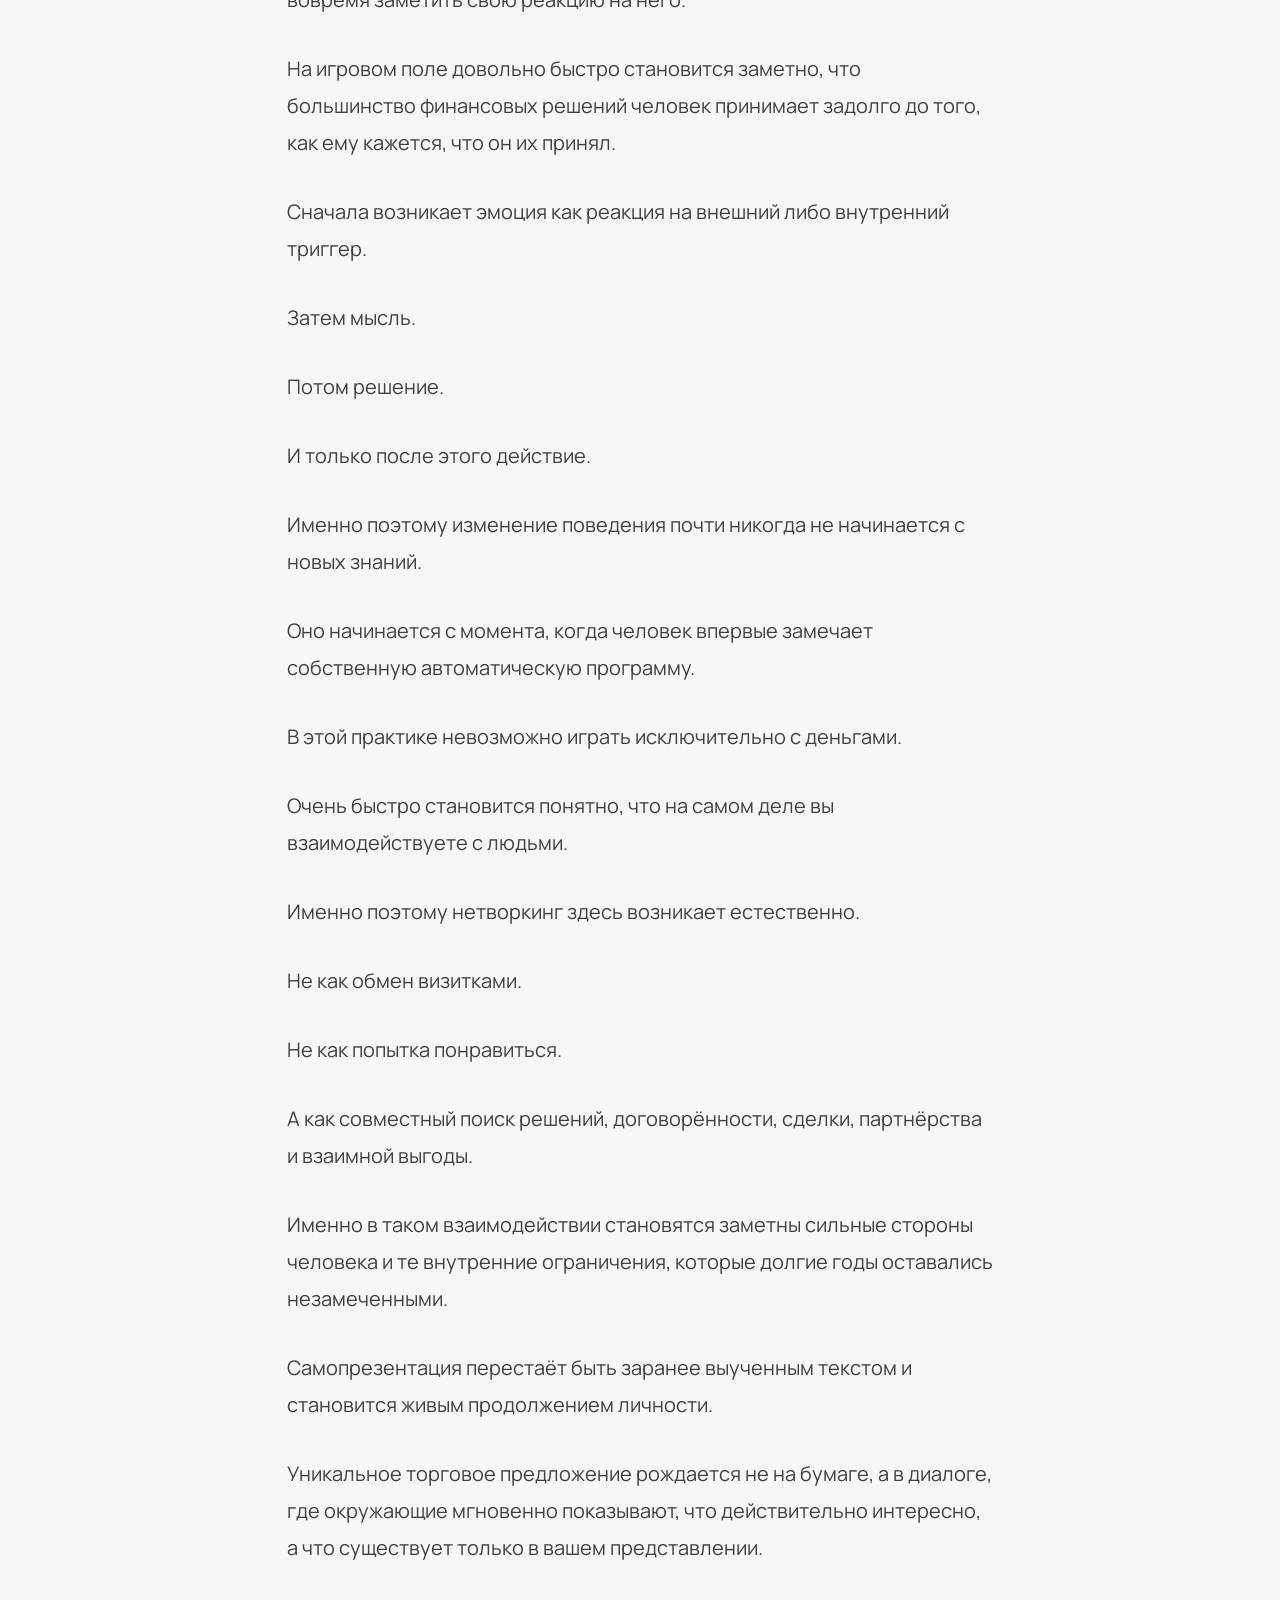
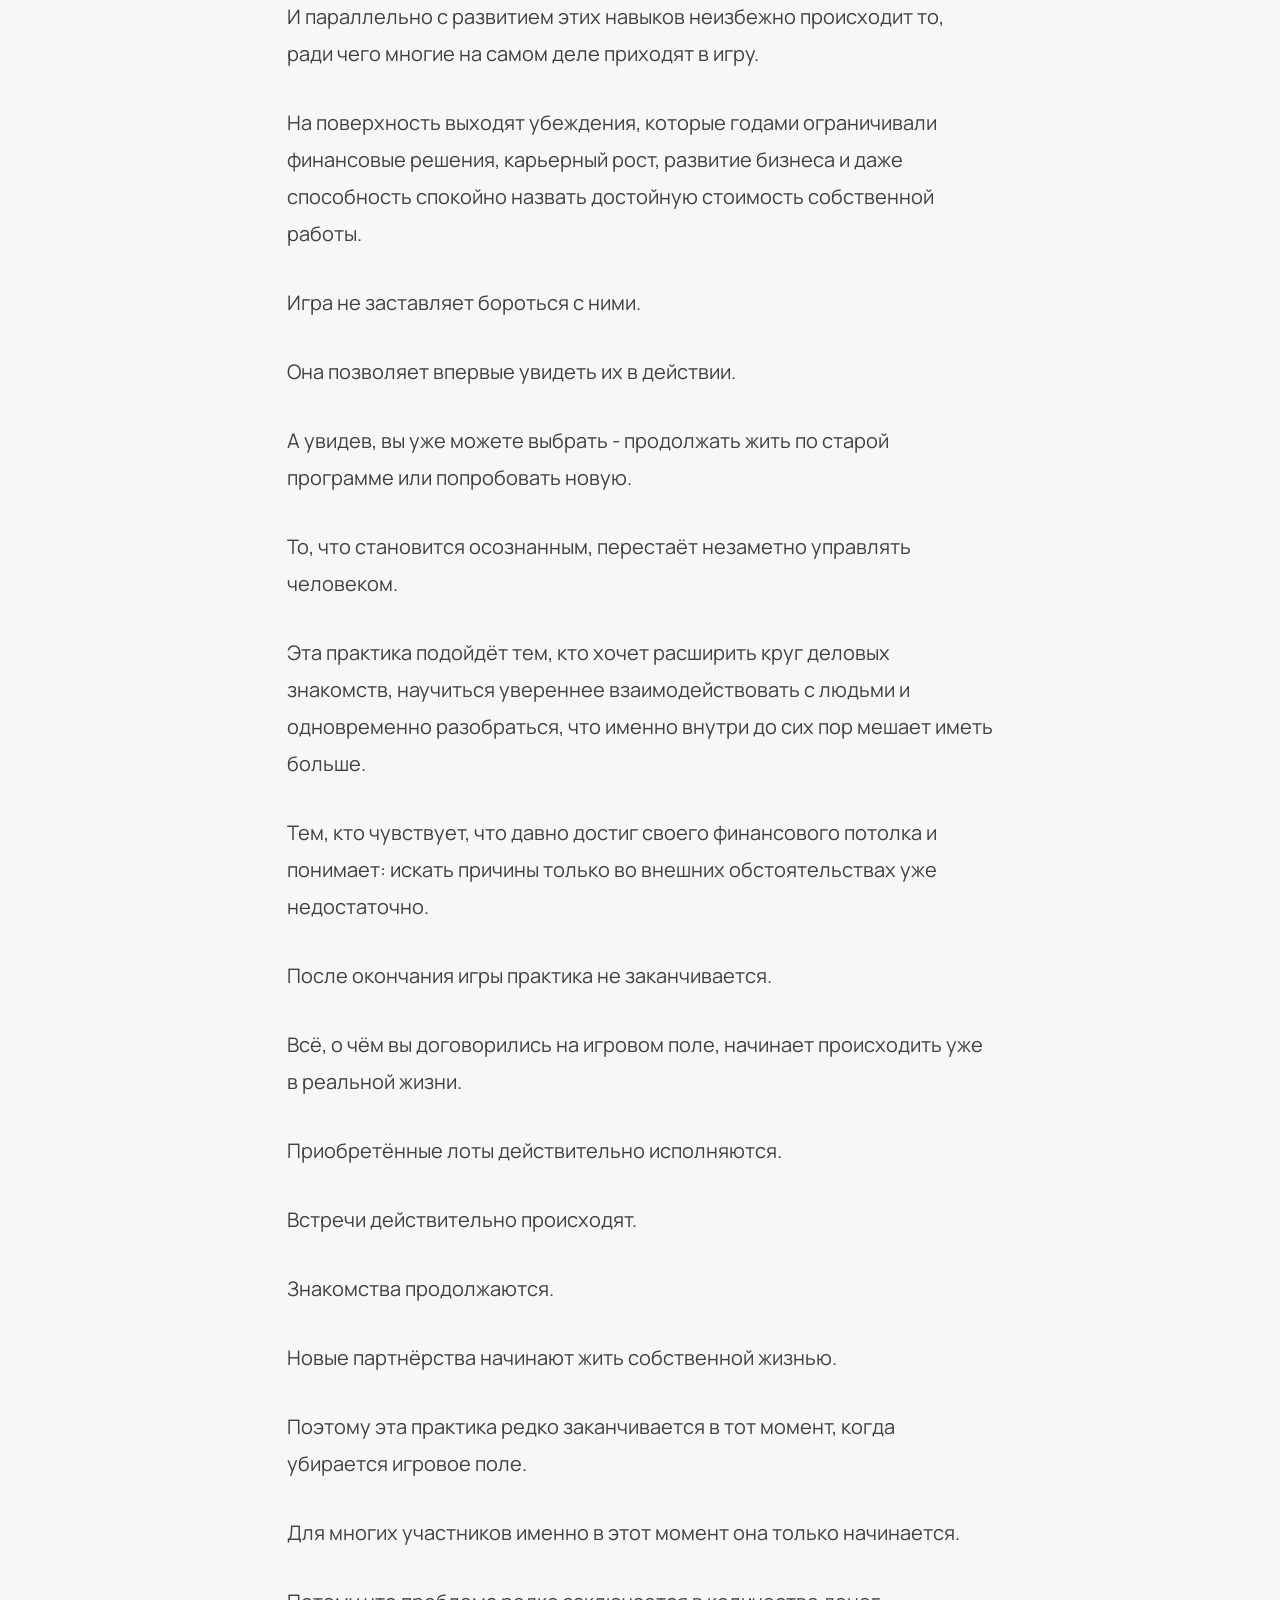
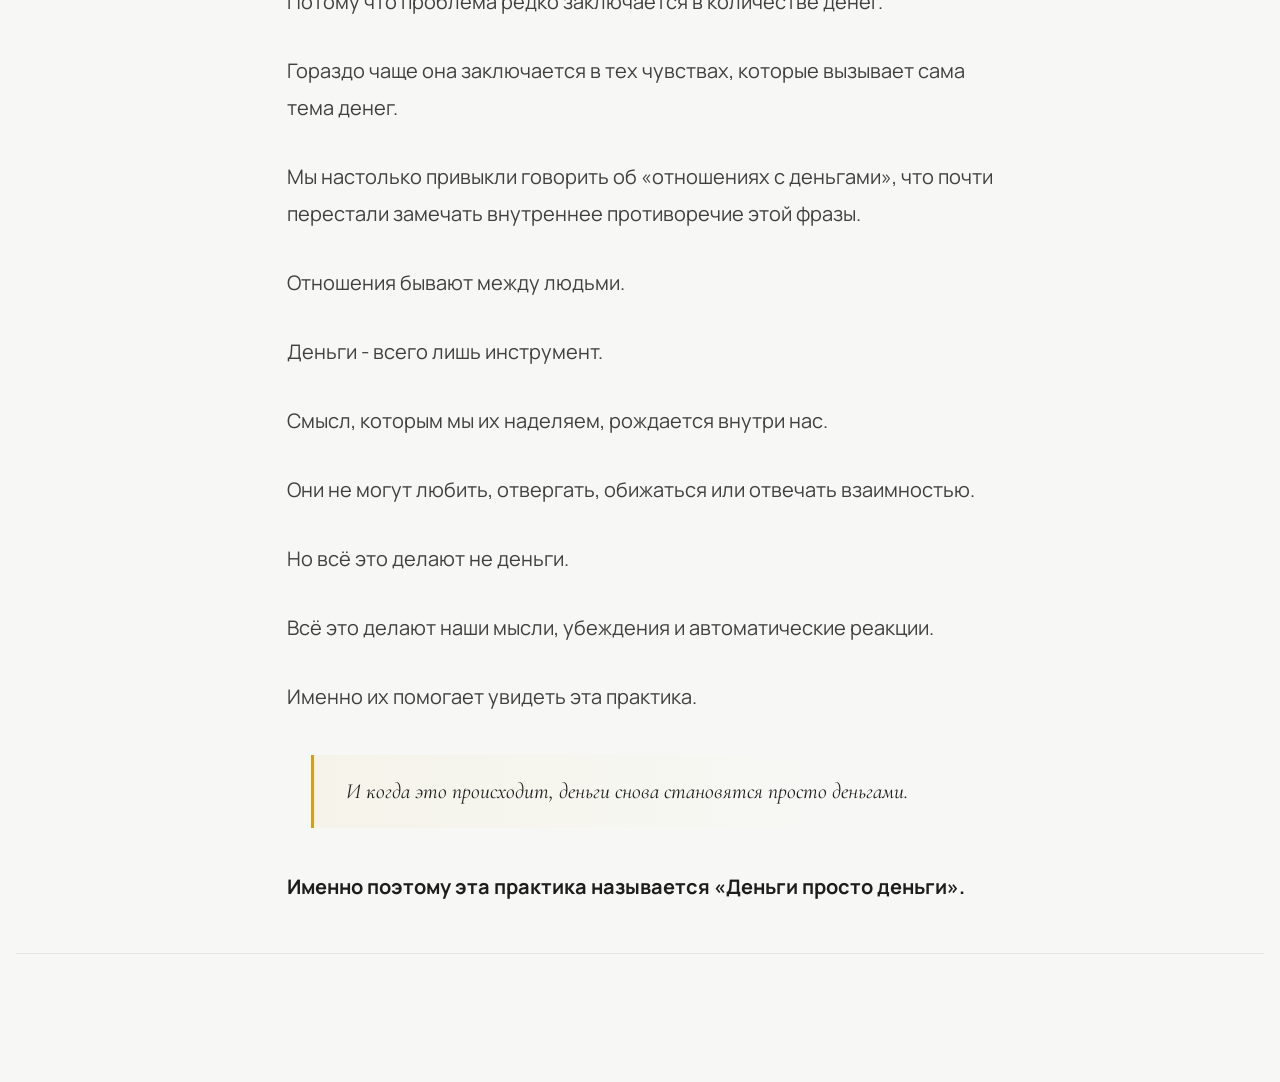
==== commit 570d5856: "статьи блога" ====
--- a/blog/dpd.html
+++ b/blog/dpd.html
@@ -315,7 +315,7 @@
 
     <script type="module" src="../src/js/app.js"></script>
 
-    <body data-post-slug="post-2"></body>
+    <body data-post-slug="dpd"></body>
 
 </body>
 
